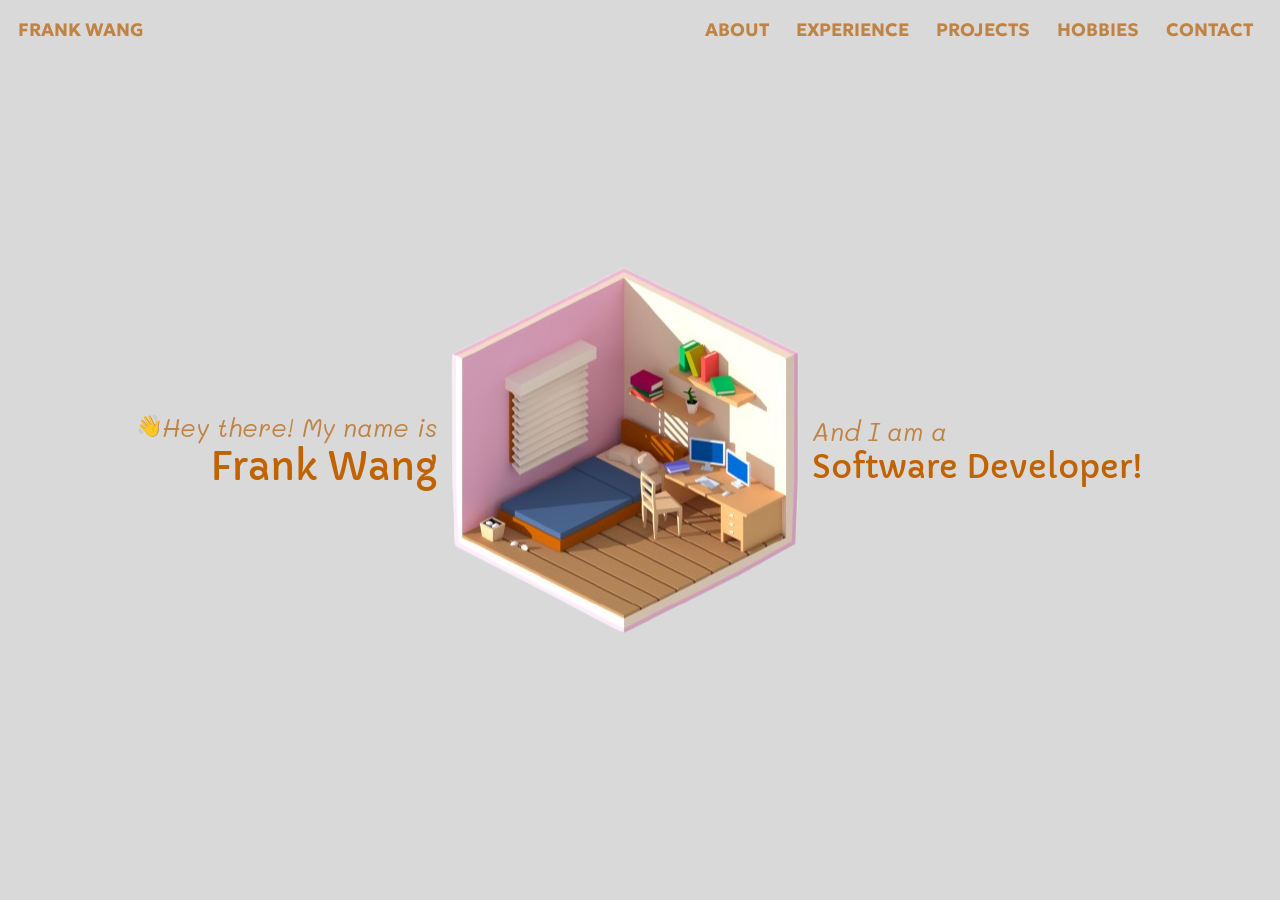
==== index.html @ 221e6c69 "feat: add assets and layout" ====
<!DOCTYPE html>
<html>
    <head>
        <title>Frank Wang - Software Developer</title>
        <link rel="stylesheet" href="css/style.css">
    </head>
    <body>
        <main class="snap-container">
            <section class="snap-section" id="landing">
                <header id="landing-header">
                    <p id="landing-name">FRANK WANG</p>
                    <nav id="landing-navbar">
                        <ul id="landing-list">
                            <li>ABOUT</li>
                            <li>EXPERIENCE</li>
                            <li>PROJECTS</li>
                            <li>HOBBIES</li>
                            <li>CONTACT</li>
                        </ul>
                    </nav>
                </header>
                <div id="landing-content">
                    <div id="left-text">
                        <div id="left-text-para">
                            <img id="hand-wave" src="assets/images/hand-wave.png">
                            <p class="landing-para">Hey there! My name is</p>
                        </div>
                        <h1 id="landing-heading-name">Frank Wang</h1>
                    </div>
                    <div id="animation-container">
                        <img id="animation" src="assets/images/bedroom-temp.png">
                    </div>
                    <div id="right-text">
                        <p class="landing-para">And I am a</p>
                        <h1 id="landing-heading-title">Software Developer!</h1>
                    </div>
                </div>
            </section>
            <section class="snap-section" id="about">
                TODO
            </section>
            <section class="snap-section" id="education">
                TODO
            </section>
            <section class="snap-section" id="work-experience">
                TODO
            </section>
        </main>
    </body>
</html>
---- css/style.css ----
html, body {
    height: 100%;
    margin: 0;
    scroll-behavior: smooth;
}

/* CLASS STYLING */

.snap-container {
    height: 100vh;
    overflow-y: scroll;
    scroll-snap-type: y mandatory;
}

.snap-section {
    height: 100vh;
    scroll-snap-align: start;
}

.landing-para {
    font-family: mali-italic;
    font-size: 2vw;
    margin: 0;
    color: #BF8445;
}

/* ID STYLING */

#landing {
    background-color: #d9d9d9;
    position: relative;
}

#landing-header {
    font-family: geologica-bold;
    color: #bf8445;
    font-size: 2vh;
    display: flex;
    justify-content: space-between;
}

#landing-navbar {
    float: right;
}

#landing-name {
    padding-left: 1em;
}

#landing-list {
    display: flex;
    padding-right: 1.5em;
    gap: 1.5em;
    list-style-type: none;
}

#landing-content {
    position: absolute;
    top: 50%;
    left: 50%;
    transform: translate(-50%, -50%);

    display: flex;
    justify-content: center;
    align-items: center;
    width: 100%;
}

#hand-wave {
    width: 2vw;
    height: 2vw;
}

#left-text {
    text-align: right;
}

#left-text-para {
    display: flex;
    align-items: center;
}

#landing-heading-name {
    font-family: capriola;
    font-size: 3vw;
    font-weight: 100;
    margin: 0;
    color: #c06300;
}

#animation-container {
    height: 50%;
}

#landing-heading-title {
    font-family: capriola;
    font-size: 2.5vw;
    font-weight: 100;
    margin: 0;
    color: #c06300;
}

/* Assets */
@font-face {
    font-family: geologica-bold;
    src: url(../assets/fonts/Geologica/Geologica-Bold.ttf);
}

@font-face {
    font-family: capriola;
    src: url(../assets/fonts/Capriola/Capriola-Regular.ttf);
}

@font-face {
    font-family: mali-italic;
    src: url(../assets/fonts/Mali/Mali-Italic.ttf);
}
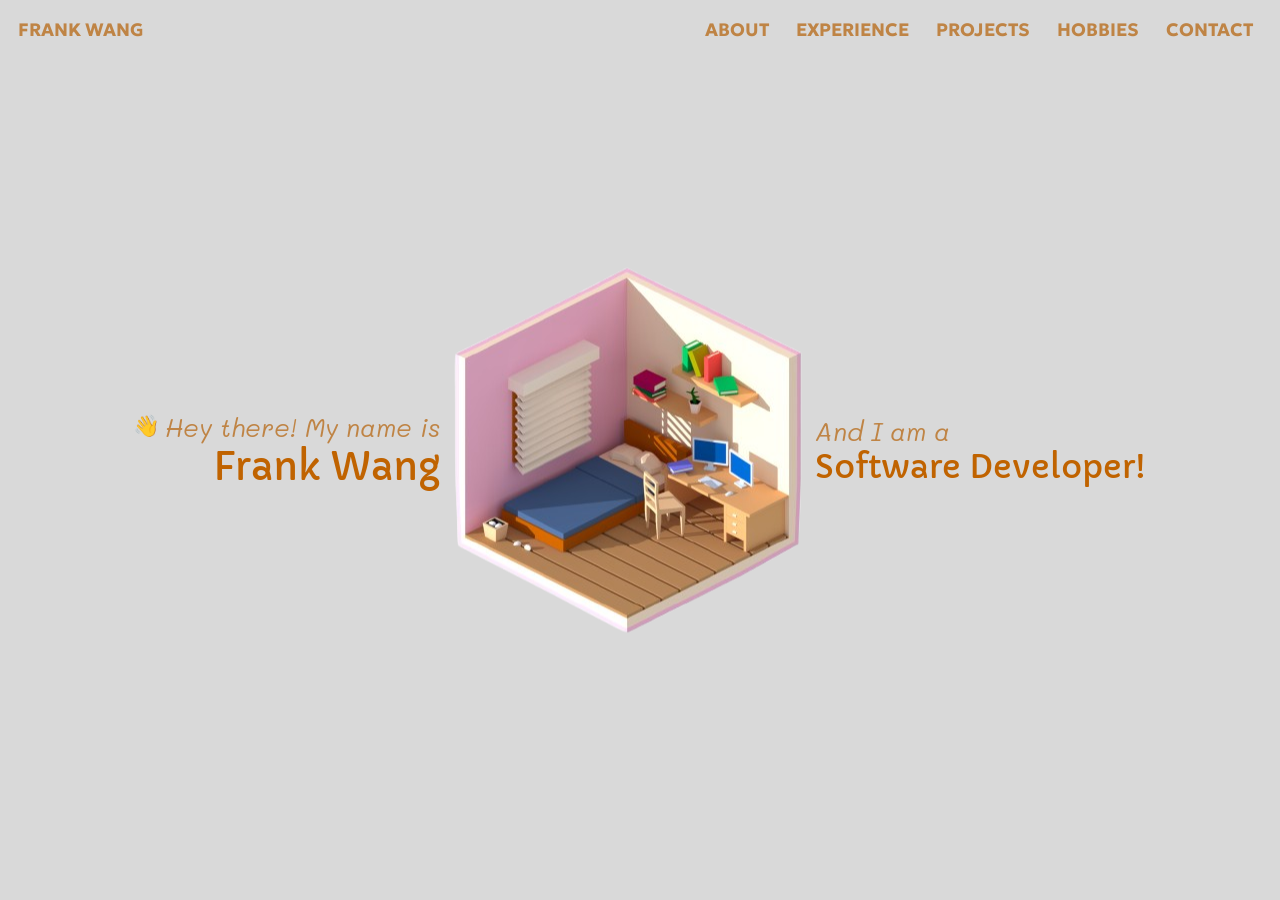
==== commit 57e8ddfb: "feat: refactoring and scrollbar improvements - removed scrollbar - refactored headings for landing p" ====
--- a/index.html
+++ b/index.html
@@ -25,14 +25,14 @@
                             <img id="hand-wave" src="assets/images/hand-wave.png">
                             <p class="landing-para">Hey there! My name is</p>
                         </div>
-                        <h1 id="landing-heading-name">Frank Wang</h1>
+                        <h1 class="landing-heading" id="landing-heading-name">Frank Wang</h1>
                     </div>
                     <div id="animation-container">
-                        <img id="animation" src="assets/images/bedroom-temp.png">
+                        <img src="assets/images/bedroom-temp.png">
                     </div>
                     <div id="right-text">
                         <p class="landing-para">And I am a</p>
-                        <h1 id="landing-heading-title">Software Developer!</h1>
+                        <h1 class="landing-heading" id="landing-heading-title">Software Developer!</h1>
                     </div>
                 </div>
             </section>
--- a/css/style.css
+++ b/css/style.css
@@ -9,7 +9,13 @@
 .snap-container {
     height: 100vh;
     overflow-y: scroll;
+    scrollbar-width: none;
+    -ms-overflow-style: none;
     scroll-snap-type: y mandatory;
+}
+
+.snap-container::-webkit-scrollbar {
+    display: none;
 }
 
 .snap-section {
@@ -22,6 +28,13 @@
     font-size: 2vw;
     margin: 0;
     color: #BF8445;
+}
+
+.landing-heading {
+    font-family: capriola;
+    font-weight: 100;
+    margin: 0;
+    color: #c06300;
 }
 
 /* ID STYLING */
@@ -69,6 +82,7 @@
 #hand-wave {
     width: 2vw;
     height: 2vw;
+    padding-right: 0.5vw;
 }
 
 #left-text {
@@ -81,23 +95,16 @@
 }
 
 #landing-heading-name {
-    font-family: capriola;
     font-size: 3vw;
-    font-weight: 100;
-    margin: 0;
-    color: #c06300;
-}
-
-#animation-container {
-    height: 50%;
 }
 
 #landing-heading-title {
     font-family: capriola;
     font-size: 2.5vw;
-    font-weight: 100;
-    margin: 0;
-    color: #c06300;
+}
+
+#animation-container {
+    height: 50%;
 }
 
 /* Assets */
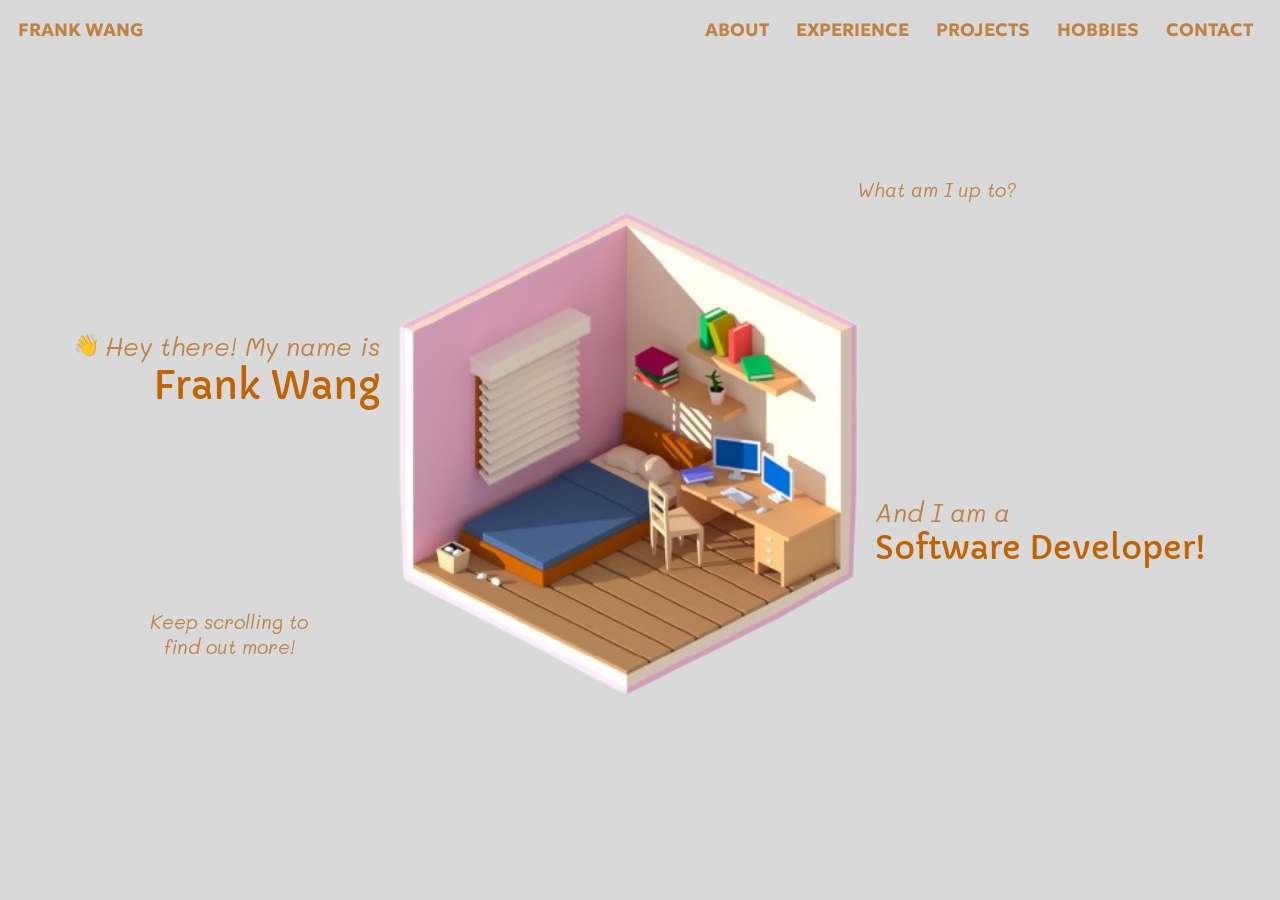
==== commit 4bd5f579: "feat: add up-to and scroll-hint text" ====
--- a/index.html
+++ b/index.html
@@ -26,9 +26,16 @@
                             <p class="landing-para">Hey there! My name is</p>
                         </div>
                         <h1 class="landing-heading" id="landing-heading-name">Frank Wang</h1>
+                        <div class="landing-para" id="scroll-hint">
+                            <p>Keep scrolling to<br>find out more!</p>
+                        </div>
                     </div>
                     <div id="animation-container">
-                        <img src="assets/images/bedroom-temp.png">
+                        <img id="animation" src="assets/images/bedroom-temp.png">
+                        <div>
+                            <p class="landing-para" id="up-to-text">What am I up to?</p>
+                        </div>
+                        <span class="arrow"></span>
                     </div>
                     <div id="right-text">
                         <p class="landing-para">And I am a</p>
--- a/css/style.css
+++ b/css/style.css
@@ -87,6 +87,13 @@
 
 #left-text {
     text-align: right;
+    align-self: center;
+    transform: translateY(-9vh);
+}
+
+#right-text {
+    align-self: center;
+    transform: translateY(9vh);
 }
 
 #left-text-para {
@@ -104,7 +111,34 @@
 }
 
 #animation-container {
-    height: 50%;
+    position: relative;
+    display: flex;
+    justify-content: center;
+    align-items: flex-start;
+}
+
+#animation {
+    height: 55vh;
+    width: auto;
+}
+
+#up-to-text {
+    position: absolute;
+    align-self: center;
+    text-align: justify;
+    top: -2vw;
+    right: -11vw;
+    font-size: 1.5vw;
+    white-space: nowrap;
+}
+
+#scroll-hint {
+    position: absolute;
+    font-size: 1.5vw;
+    text-align: center;
+    align-self: center;
+    left: 25%;
+    transform: translateY(20vh)
 }
 
 /* Assets */
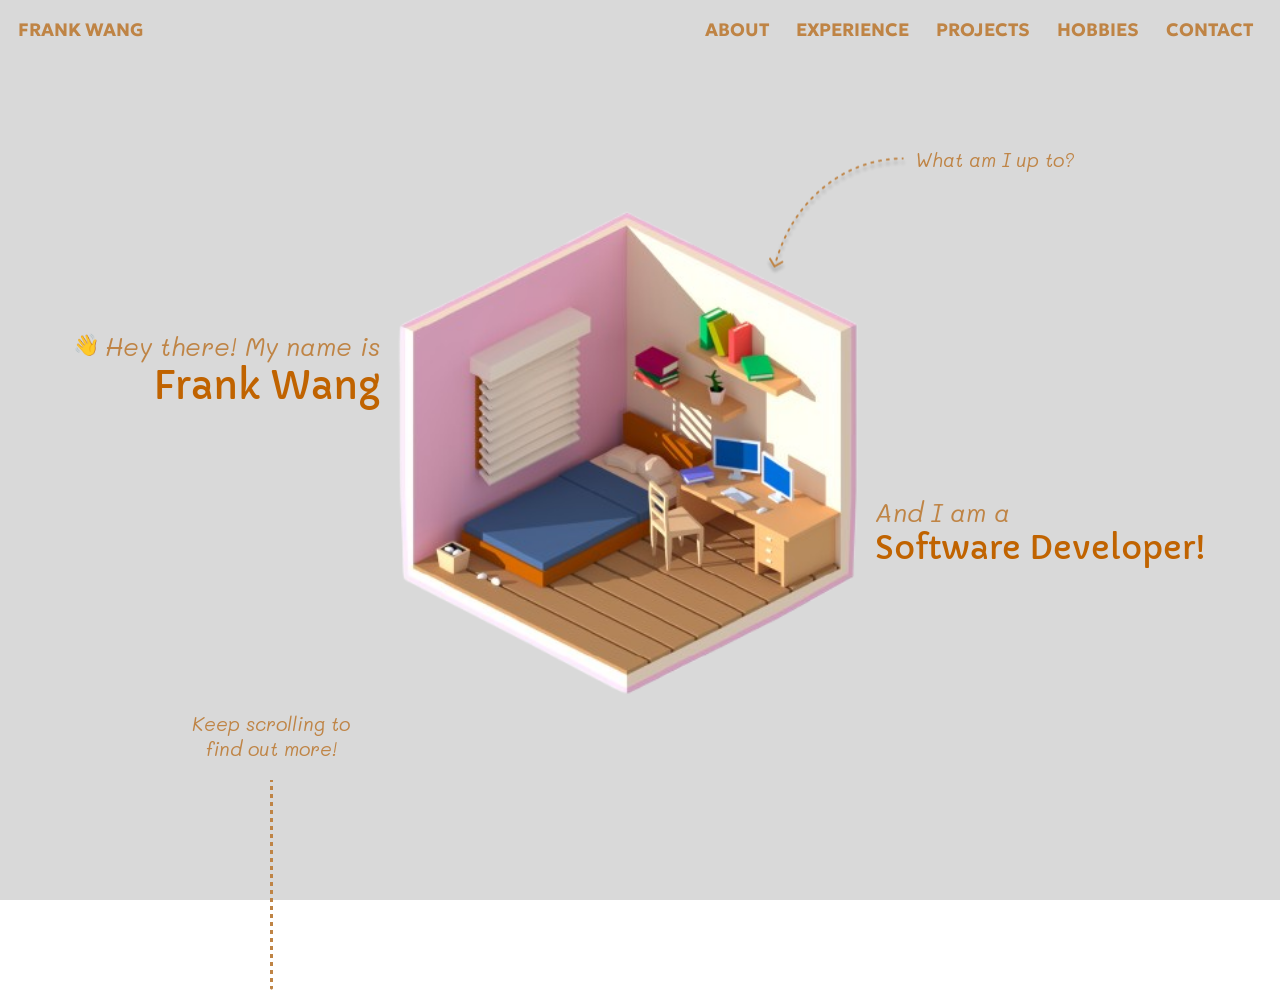
==== commit 1b5a4956: "feat: add arrow asset and styling" ====
--- a/index.html
+++ b/index.html
@@ -7,9 +7,9 @@
     <body>
         <main class="snap-container">
             <section class="snap-section" id="landing">
-                <header id="landing-header">
+                <header id="landing-nav-header">
                     <p id="landing-name">FRANK WANG</p>
-                    <nav id="landing-navbar">
+                    <nav id="landing-nav-bar">
                         <ul id="landing-list">
                             <li>ABOUT</li>
                             <li>EXPERIENCE</li>
@@ -26,21 +26,24 @@
                             <p class="landing-para">Hey there! My name is</p>
                         </div>
                         <h1 class="landing-heading" id="landing-heading-name">Frank Wang</h1>
-                        <div class="landing-para" id="scroll-hint">
-                            <p>Keep scrolling to<br>find out more!</p>
-                        </div>
                     </div>
                     <div id="animation-container">
                         <img id="animation" src="assets/images/bedroom-temp.png">
-                        <div>
+                        <div id="up-to-group">
+                            <img id="up-to-arrow" src="assets/images/up-to-arrow.png">
                             <p class="landing-para" id="up-to-text">What am I up to?</p>
-                        </div>
-                        <span class="arrow"></span>
+                        </div>                            
                     </div>
                     <div id="right-text">
                         <p class="landing-para">And I am a</p>
                         <h1 class="landing-heading" id="landing-heading-title">Software Developer!</h1>
                     </div>
+                </div>
+                <div id="keep-scrolling-group">
+                    <div class="landing-para" id="keep-scrolling-text">
+                        <p>Keep scrolling to<br>find out more!</p>
+                    </div>
+                    <img id="keep-scrolling-arrow" src="assets/images/keep-scrolling-arrow.png">
                 </div>
             </section>
             <section class="snap-section" id="about">
--- a/css/style.css
+++ b/css/style.css
@@ -3,8 +3,6 @@
     margin: 0;
     scroll-behavior: smooth;
 }
-
-/* CLASS STYLING */
 
 .snap-container {
     height: 100vh;
@@ -23,6 +21,8 @@
     scroll-snap-align: start;
 }
 
+/* LANDING SECTION CLASSES*/
+
 .landing-para {
     font-family: mali-italic;
     font-size: 2vw;
@@ -37,14 +37,13 @@
     color: #c06300;
 }
 
-/* ID STYLING */
+/* LANDING SECTION IDS */
 
 #landing {
     background-color: #d9d9d9;
-    position: relative;
 }
 
-#landing-header {
+#landing-nav-header {
     font-family: geologica-bold;
     color: #bf8445;
     font-size: 2vh;
@@ -52,7 +51,7 @@
     justify-content: space-between;
 }
 
-#landing-navbar {
+#landing-nav-bar {
     float: right;
 }
 
@@ -110,6 +109,20 @@
     font-size: 2.5vw;
 }
 
+#keep-scrolling-group {
+    position: absolute;
+    bottom: -10%;
+    left: 15%;
+    display: flex;
+    flex-direction: column;
+    align-items: center;
+}
+
+#keep-scrolling-text {
+    font-size: 1.5vw;
+    text-align: center;
+}
+
 #animation-container {
     position: relative;
     display: flex;
@@ -122,23 +135,22 @@
     width: auto;
 }
 
+#up-to-group {
+    position: absolute;
+    display: flex;
+    right: -15vw;
+    top: -5vh;
+}
+
 #up-to-text {
-    position: absolute;
-    align-self: center;
-    text-align: justify;
-    top: -2vw;
-    right: -11vw;
     font-size: 1.5vw;
     white-space: nowrap;
+    transform: translate(0.5vw, -0.8vw);
 }
 
-#scroll-hint {
-    position: absolute;
-    font-size: 1.5vw;
-    text-align: center;
-    align-self: center;
-    left: 25%;
-    transform: translateY(20vh)
+#up-to-arrow {
+   width: auto;
+   height: auto;
 }
 
 /* Assets */
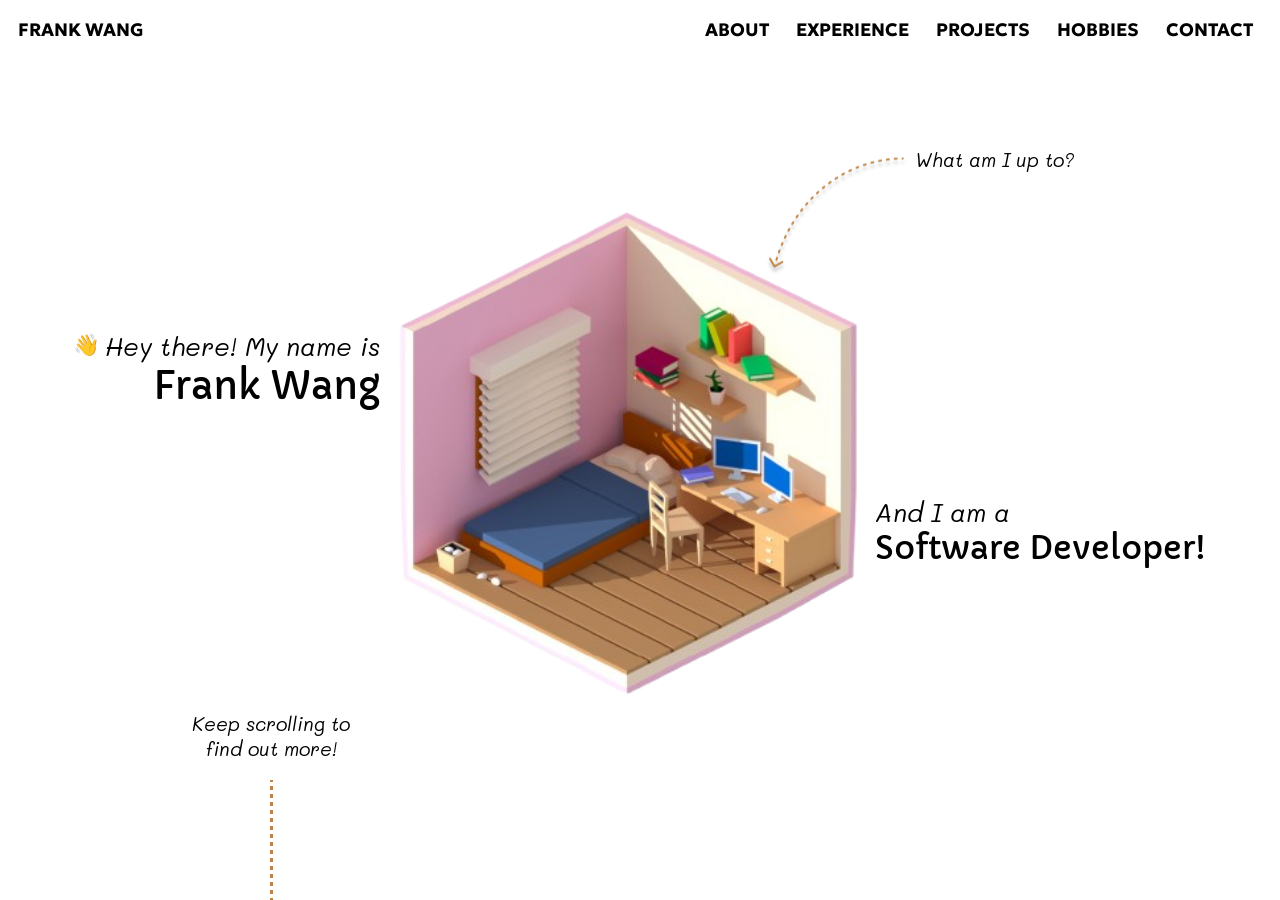
==== commit 988dd7c0: "feat: Add Weather API call to determine theme Details:  - Added call to Weather API to determine whe" ====
--- a/index.html
+++ b/index.html
@@ -3,19 +3,20 @@
     <head>
         <title>Frank Wang - Software Developer</title>
         <link rel="stylesheet" href="css/style.css">
+        <script type="module" src="js/theme_modifier.js" defer></script>
     </head>
     <body>
         <main class="snap-container">
             <section class="snap-section" id="landing">
                 <header id="landing-nav-header">
-                    <p id="landing-name">FRANK WANG</p>
+                    <p class="sub-text-color" id="landing-name">FRANK WANG</p>
                     <nav id="landing-nav-bar">
                         <ul id="landing-list">
-                            <li>ABOUT</li>
-                            <li>EXPERIENCE</li>
-                            <li>PROJECTS</li>
-                            <li>HOBBIES</li>
-                            <li>CONTACT</li>
+                            <li><a class="sub-text-color" href="#about">ABOUT</a></li>
+                            <li><a class="sub-text-color" href="#experience">EXPERIENCE</a></li>
+                            <li><a class="sub-text-color" href="#projects">PROJECTS</a></li>
+                            <li><a class="sub-text-color" href="#hobbies">HOBBIES</a></li>
+                            <li><a class="sub-text-color" href="#contact">CONTACT</a></li>
                         </ul>
                     </nav>
                 </header>
@@ -23,24 +24,24 @@
                     <div id="left-text">
                         <div id="left-text-para">
                             <img id="hand-wave" src="assets/images/hand-wave.png">
-                            <p class="landing-para">Hey there! My name is</p>
+                            <p class="landing-para sub-text-color">Hey there! My name is</p>
                         </div>
-                        <h1 class="landing-heading" id="landing-heading-name">Frank Wang</h1>
+                        <h1 class="landing-heading main-text-color" id="landing-heading-name">Frank Wang</h1>
                     </div>
                     <div id="animation-container">
                         <img id="animation" src="assets/images/bedroom-temp.png">
                         <div id="up-to-group">
                             <img id="up-to-arrow" src="assets/images/up-to-arrow.png">
-                            <p class="landing-para" id="up-to-text">What am I up to?</p>
+                            <p class="landing-para sub-text-color" id="up-to-text">What am I up to?</p>
                         </div>                            
                     </div>
                     <div id="right-text">
-                        <p class="landing-para">And I am a</p>
-                        <h1 class="landing-heading" id="landing-heading-title">Software Developer!</h1>
+                        <p class="landing-para sub-text-color">And I am a</p>
+                        <h1 class="landing-heading main-text-color" id="landing-heading-title">Software Developer!</h1>
                     </div>
                 </div>
                 <div id="keep-scrolling-group">
-                    <div class="landing-para" id="keep-scrolling-text">
+                    <div class="landing-para sub-text-color" id="keep-scrolling-text">
                         <p>Keep scrolling to<br>find out more!</p>
                     </div>
                     <img id="keep-scrolling-arrow" src="assets/images/keep-scrolling-arrow.png">
@@ -49,10 +50,16 @@
             <section class="snap-section" id="about">
                 TODO
             </section>
-            <section class="snap-section" id="education">
+            <section class="snap-section" id="experience">
                 TODO
             </section>
-            <section class="snap-section" id="work-experience">
+            <section class="snap-section" id="projects">
+                TODO
+            </section>
+            <section class="snap-section" id="hobbies">
+                TODO
+            </section>
+            <section class="snap-section" id="contact">
                 TODO
             </section>
         </main>
--- a/css/style.css
+++ b/css/style.css
@@ -2,6 +2,40 @@
     height: 100%;
     margin: 0;
     scroll-behavior: smooth;
+}
+
+body[data-theme="sunny"] {
+    --background-color: #f3efe8;
+    --main-text-color: #ac6416;
+    --sub-text-color: #bf8445;
+}
+
+body[data-theme="rainy"] {
+    --background-color: #515f7a;
+    --main-text-color: #8290ac;
+    --sub-text-color: #93b5c5;
+}
+
+body[data-theme="cloudy"] {
+    --background-color: #232630;
+    --main-text-color: #9ba4a4;
+    --sub-text-color: #969996;
+}
+
+body[data-theme="snowy"] {
+    --background-color: #ffffff;
+    --main-text-color: #9ba9d0;
+    --sub-text-color: #a3dfff;
+}
+
+body[data-theme="night"] {
+    --background-color: #080c0d;
+    --main-text-color: #8e74a5;
+    --sub-text-color: #654368;
+}
+
+a:link, a:visited, a:hover, a:active {
+    text-decoration: none;
 }
 
 .snap-container {
@@ -19,6 +53,15 @@
 .snap-section {
     height: 100vh;
     scroll-snap-align: start;
+    background-color: var(--background-color);
+}
+
+.main-text-color {
+    color: var(--main-text-color);
+}
+
+.sub-text-color {
+    color: var(--sub-text-color);
 }
 
 /* LANDING SECTION CLASSES*/
@@ -27,25 +70,22 @@
     font-family: mali-italic;
     font-size: 2vw;
     margin: 0;
-    color: #BF8445;
 }
 
 .landing-heading {
     font-family: capriola;
     font-weight: 100;
     margin: 0;
-    color: #c06300;
 }
 
 /* LANDING SECTION IDS */
 
 #landing {
-    background-color: #d9d9d9;
+    position: relative;
 }
 
 #landing-nav-header {
     font-family: geologica-bold;
-    color: #bf8445;
     font-size: 2vh;
     display: flex;
     justify-content: space-between;
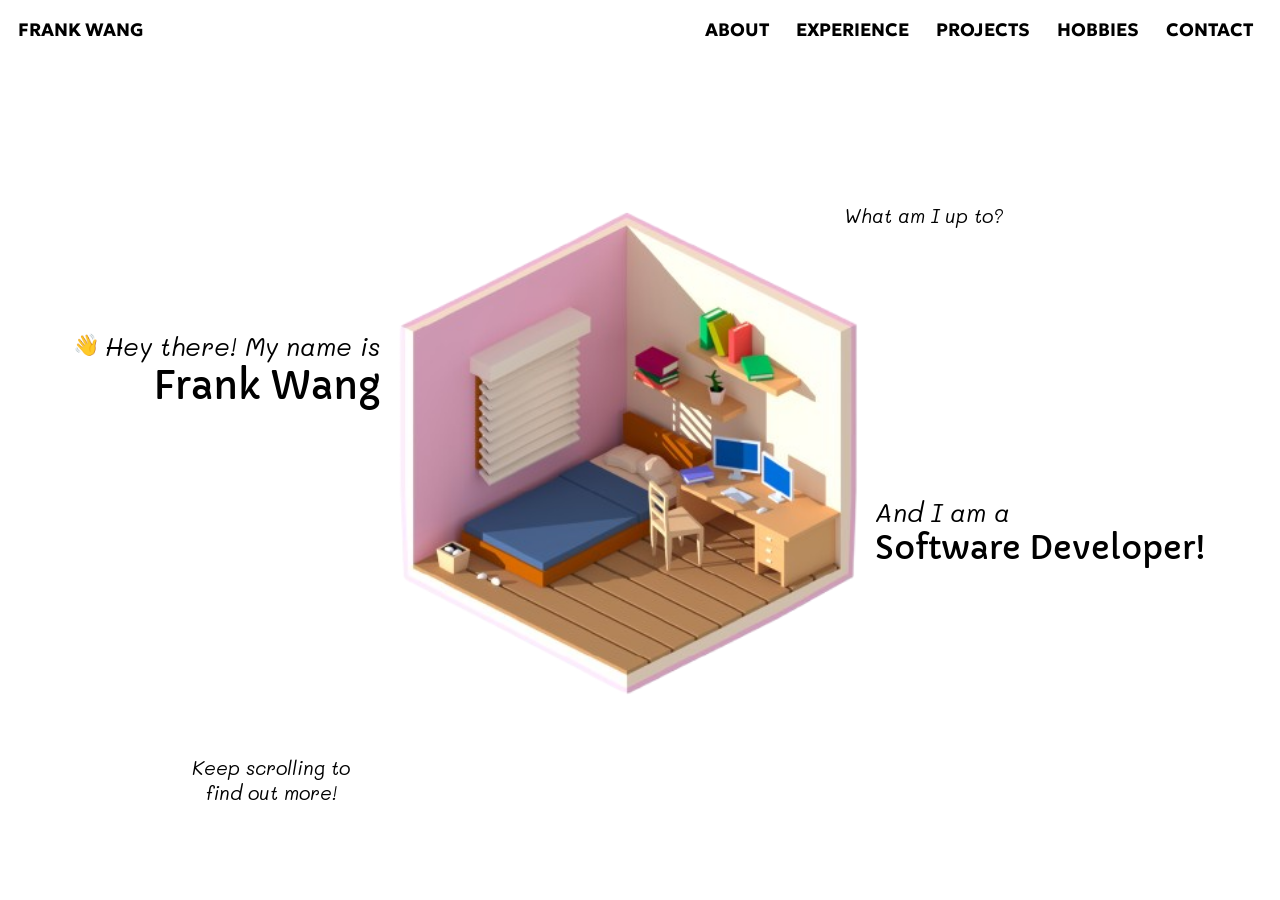
==== commit 240cf7aa: "fix: replace static images" ====
--- a/index.html
+++ b/index.html
@@ -30,10 +30,7 @@
                     </div>
                     <div id="animation-container">
                         <img id="animation" src="assets/images/bedroom-temp.png">
-                        <div id="up-to-group">
-                            <img id="up-to-arrow" src="assets/images/up-to-arrow.png">
-                            <p class="landing-para sub-text-color" id="up-to-text">What am I up to?</p>
-                        </div>                            
+                        <p class="landing-para sub-text-color" id="up-to-text">What am I up to?</p>                   
                     </div>
                     <div id="right-text">
                         <p class="landing-para sub-text-color">And I am a</p>
@@ -44,7 +41,7 @@
                     <div class="landing-para sub-text-color" id="keep-scrolling-text">
                         <p>Keep scrolling to<br>find out more!</p>
                     </div>
-                    <img id="keep-scrolling-arrow" src="assets/images/keep-scrolling-arrow.png">
+                    <div id="keep-scrolling-arrow"></div>
                 </div>
             </section>
             <section class="snap-section" id="about">
--- a/css/style.css
+++ b/css/style.css
@@ -151,7 +151,7 @@
 
 #keep-scrolling-group {
     position: absolute;
-    bottom: -10%;
+    bottom: -20%;
     left: 15%;
     display: flex;
     flex-direction: column;
@@ -163,6 +163,11 @@
     text-align: center;
 }
 
+#keep-scrolling-arrow {
+    border-left: 0.25vw dotted var(--sub-text-color);
+    height: 20vw;
+}
+
 #animation-container {
     position: relative;
     display: flex;
@@ -175,22 +180,13 @@
     width: auto;
 }
 
-#up-to-group {
+#up-to-text {
     position: absolute;
     display: flex;
-    right: -15vw;
-    top: -5vh;
-}
-
-#up-to-text {
+    right: -10vw;
+    top: 0vh;
     font-size: 1.5vw;
     white-space: nowrap;
-    transform: translate(0.5vw, -0.8vw);
-}
-
-#up-to-arrow {
-   width: auto;
-   height: auto;
 }
 
 /* Assets */
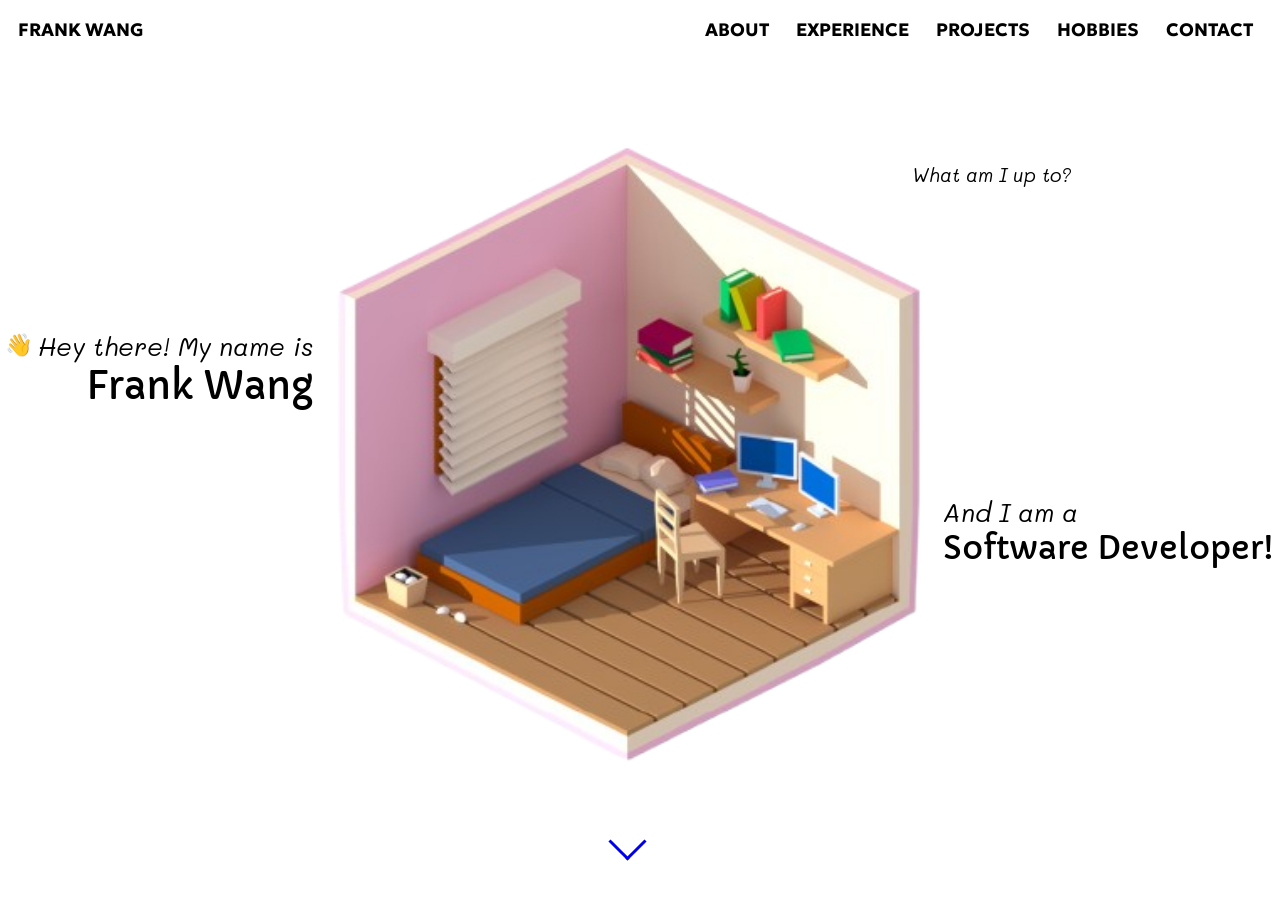
==== commit 38b9b33b: "feat: add carousel" ====
--- a/index.html
+++ b/index.html
@@ -4,6 +4,7 @@
         <title>Frank Wang - Software Developer</title>
         <link rel="stylesheet" href="css/style.css">
         <script type="module" src="js/theme_modifier.js" defer></script>
+        <script src="js/ui/carousel_controller.js" defer></script>
     </head>
     <body>
         <main class="snap-container">
@@ -30,34 +31,62 @@
                     </div>
                     <div id="animation-container">
                         <img id="animation" src="assets/images/bedroom-temp.png">
-                        <p class="landing-para sub-text-color" id="up-to-text">What am I up to?</p>                   
+                        <p class="landing-para sub-text-color" id="up-to-text">What am I up to?</p>  
+                        <a id="keep-scrolling-arrow-container" href="#about"><div class="arrow" id="keep-scrolling-arrow"></div></a>
                     </div>
                     <div id="right-text">
                         <p class="landing-para sub-text-color">And I am a</p>
                         <h1 class="landing-heading main-text-color" id="landing-heading-title">Software Developer!</h1>
                     </div>
                 </div>
-                <div id="keep-scrolling-group">
-                    <div class="landing-para sub-text-color" id="keep-scrolling-text">
-                        <p>Keep scrolling to<br>find out more!</p>
-                    </div>
-                    <div id="keep-scrolling-arrow"></div>
+            </section>
+            <section class="snap-section" id="carousel">
+                <div id="prev-button-container">
+                    <button class="arrow" id="carousel-prev-button"></button>
                 </div>
-            </section>
-            <section class="snap-section" id="about">
-                TODO
-            </section>
-            <section class="snap-section" id="experience">
-                TODO
-            </section>
-            <section class="snap-section" id="projects">
-                TODO
-            </section>
-            <section class="snap-section" id="hobbies">
-                TODO
-            </section>
-            <section class="snap-section" id="contact">
-                TODO
+                <div id="carousel-viewport">
+                    <ul id="carousel-wrapper">
+                        <li class="carousel-item" id="about">
+                            <div id="about-container">
+                                <div id="profile-photo-container">
+                                    <img id="profile-photo" src="assets/images/profile.JPG">
+                                </div>
+                                <div>
+                                    <h1 class="main-text-color">ABOUT ME</h1>
+                                    <p class="sub-text-color" id="about-me-body">
+                                        I am a <strong>full-stack software developer</strong> currently based in <strong>Vancouver, BC</strong> with <strong>3+ years of experience</strong> building secure and scalable applications across web and mobile. I've gained experience across the tech stack, working on firmware modems and embedded systems at Sierra Wireless to delivering large-scale full-stack authentication and shopping platforms at Amazon. I love tackling complex problems, and designing creative solutions that work! Even when I'm not coding, I'm often building games, exploring new tech, or tinkering with side projects and hobbies that challenge me to learn something new!
+                                    </p>
+                                </div>
+                            </div>
+                        </li>
+                        <li class="carousel-item" id="experience">
+                            <h1 class="main-text-color">EXPERIENCE</h1>
+                        </li>
+                        <li class="carousel-item" id="projects">
+                            <h1 class="main-text-color">PROJECTS</h1>
+                        </li>
+                        <li class="carousel-item" id="hobbies">
+                            <h1 class="main-text-color">HOBBIES</h1>
+                        </li>
+                        <li class="carousel-item" id="contact">
+                            <h1 class="main-text-color">CONTACT</h1>
+                            <ul id="contact-list">
+                                <li id="email">
+                                    <p class="sub-text-color">fwang1188@gmail.com</p>
+                                </li>
+                                <li id="linkedin">
+                                    <p class="sub-text-color">linkedin.com/in/frank-wang-1a5988170/</p>
+                                </li>
+                                <li id="github">
+                                    <p class="sub-text-color">github.com/fwang2000/</p>
+                                </li>
+                            </ul>
+                        </li>
+                    </ul>
+                </div>
+                <div id="next-button-container">
+                    <button class="arrow" id="carousel-next-button"></button>
+                </div>
             </section>
         </main>
     </body>
--- a/css/style.css
+++ b/css/style.css
@@ -36,6 +36,14 @@
 
 a:link, a:visited, a:hover, a:active {
     text-decoration: none;
+}
+
+h1 {
+    font-family: capriola;
+}
+
+p {
+    font-family: mali-italic;
 }
 
 .snap-container {
@@ -64,10 +72,19 @@
     color: var(--sub-text-color);
 }
 
+.arrow {
+    box-sizing: border-box;
+    height: 3vh;
+    width: 3vh;
+    border-style: solid;
+    border-color: var(--sub-text-color);
+    transform: rotate(45deg);
+    transition: border-width 150ms ease-in-out;
+}
+
 /* LANDING SECTION CLASSES*/
 
 .landing-para {
-    font-family: mali-italic;
     font-size: 2vw;
     margin: 0;
 }
@@ -96,6 +113,7 @@
 }
 
 #landing-name {
+    font-family: geologica-bold;
     padding-left: 1em;
 }
 
@@ -149,23 +167,17 @@
     font-size: 2.5vw;
 }
 
-#keep-scrolling-group {
+#keep-scrolling-arrow-container {
     position: absolute;
-    bottom: -20%;
-    left: 15%;
-    display: flex;
-    flex-direction: column;
-    align-items: center;
-}
-
-#keep-scrolling-text {
-    font-size: 1.5vw;
-    text-align: center;
+    bottom: -10vh;
 }
 
 #keep-scrolling-arrow {
-    border-left: 0.25vw dotted var(--sub-text-color);
-    height: 20vw;
+    border-width: 0 0.4vh 0.4vh 0;
+}
+
+#keep-scrolling-arrow:hover {
+    border-width: 0vh 0.6vh 0.6vh 0;
 }
 
 #animation-container {
@@ -176,7 +188,7 @@
 }
 
 #animation {
-    height: 55vh;
+    height: 70vh;
     width: auto;
 }
 
@@ -184,9 +196,108 @@
     position: absolute;
     display: flex;
     right: -10vw;
-    top: 0vh;
+    top: 3vh;
     font-size: 1.5vw;
     white-space: nowrap;
+}
+
+/* CAROUSEL SECTION CLASSES */
+
+.carousel-item {
+    scroll-snap-align: center;
+    flex: 0 0 100%;
+
+    display: flex;
+    justify-content: center;
+}
+
+/* CAROUSEL SECTION IDS */
+
+#carousel {
+    display: flex;
+    align-items: center;
+    width: 100%;
+}
+
+#carousel-viewport {
+    overflow-x: scroll;
+    scroll-snap-type: x mandatory;
+    scrollbar-width: none;
+    flex: 1;
+}
+
+#carousel-wrapper {
+    display: flex;
+    margin: 0;
+    padding: 0;
+
+    list-style: none;
+    transition: transform 0.5s ease;
+}
+
+#prev-button-container {
+    display: flex;
+    align-items: center;
+    padding-left: 2vw;
+}
+
+#carousel-prev-button {
+    background: none;
+    border-width: 0 0 0.4vh 0.4vh;
+}
+
+#carousel-prev-button:hover {
+    border-width: 0 0 0.6vh 0.6vh;
+}
+
+#next-button-container {
+    display: flex;
+    align-items: center;
+    padding-right: 2vw;
+}
+
+#carousel-next-button {
+    background: none;
+    border-width: 0.4vh 0.4vh 0 0;
+}
+
+#carousel-next-button:hover {
+    border-width: 0.6vh 0.6vh 0 0;
+}
+
+/* ABOUT SECTION IDS */
+
+#about-container {
+    display: grid;
+    grid-template-columns: 1fr 1fr;
+    align-items: center;
+    justify-items: center;
+}
+
+#profile-photo-container {
+    position: relative;
+    width: fit-content;
+}
+
+#profile-photo-container::before {
+    content: "";
+    position: absolute;
+
+    width: 60vh;
+    height: 60vh;
+    border-radius: 50%;
+
+    background-color: var(--sub-text-color);
+
+    left: -15%;
+    
+    z-index: 0; 
+}
+
+#profile-photo {
+    height: 60vh;
+    width: auto;
+    clip-path: circle(50%);
 }
 
 /* Assets */
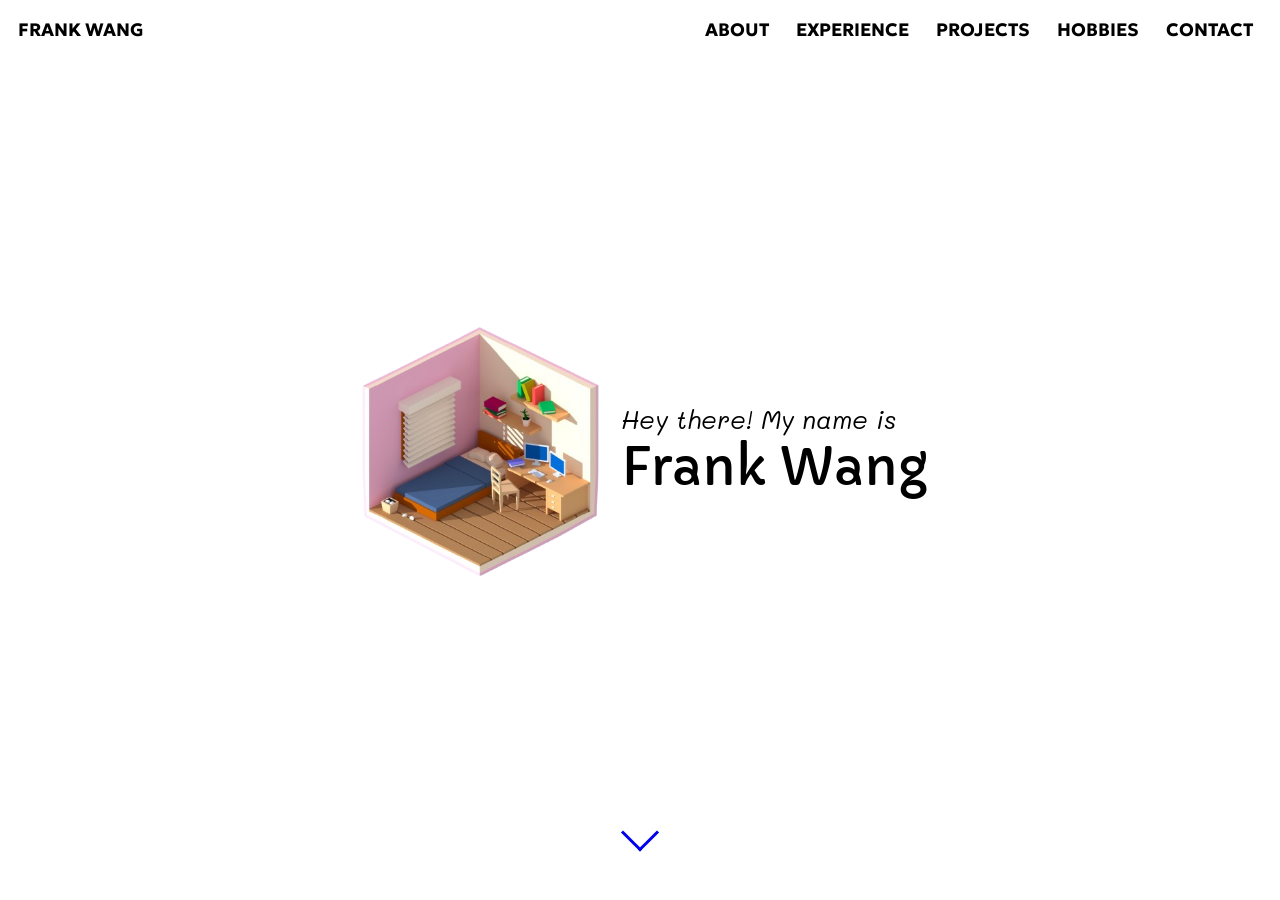
==== commit 213db0df: "feat: Refactor pages and build Experience Slide" ====
--- a/index.html
+++ b/index.html
@@ -1,93 +1,33 @@
-<!DOCTYPE html>
-<html>
-    <head>
-        <title>Frank Wang - Software Developer</title>
-        <link rel="stylesheet" href="css/style.css">
-        <script type="module" src="js/theme_modifier.js" defer></script>
-        <script src="js/ui/carousel_controller.js" defer></script>
-    </head>
-    <body>
-        <main class="snap-container">
-            <section class="snap-section" id="landing">
-                <header id="landing-nav-header">
-                    <p class="sub-text-color" id="landing-name">FRANK WANG</p>
-                    <nav id="landing-nav-bar">
-                        <ul id="landing-list">
-                            <li><a class="sub-text-color" href="#about">ABOUT</a></li>
-                            <li><a class="sub-text-color" href="#experience">EXPERIENCE</a></li>
-                            <li><a class="sub-text-color" href="#projects">PROJECTS</a></li>
-                            <li><a class="sub-text-color" href="#hobbies">HOBBIES</a></li>
-                            <li><a class="sub-text-color" href="#contact">CONTACT</a></li>
-                        </ul>
-                    </nav>
-                </header>
-                <div id="landing-content">
-                    <div id="left-text">
-                        <div id="left-text-para">
-                            <img id="hand-wave" src="assets/images/hand-wave.png">
-                            <p class="landing-para sub-text-color">Hey there! My name is</p>
-                        </div>
-                        <h1 class="landing-heading main-text-color" id="landing-heading-name">Frank Wang</h1>
-                    </div>
-                    <div id="animation-container">
-                        <img id="animation" src="assets/images/bedroom-temp.png">
-                        <p class="landing-para sub-text-color" id="up-to-text">What am I up to?</p>  
-                        <a id="keep-scrolling-arrow-container" href="#about"><div class="arrow" id="keep-scrolling-arrow"></div></a>
-                    </div>
-                    <div id="right-text">
-                        <p class="landing-para sub-text-color">And I am a</p>
-                        <h1 class="landing-heading main-text-color" id="landing-heading-title">Software Developer!</h1>
-                    </div>
-                </div>
-            </section>
-            <section class="snap-section" id="carousel">
-                <div id="prev-button-container">
-                    <button class="arrow" id="carousel-prev-button"></button>
-                </div>
-                <div id="carousel-viewport">
-                    <ul id="carousel-wrapper">
-                        <li class="carousel-item" id="about">
-                            <div id="about-container">
-                                <div id="profile-photo-container">
-                                    <img id="profile-photo" src="assets/images/profile.JPG">
-                                </div>
-                                <div>
-                                    <h1 class="main-text-color">ABOUT ME</h1>
-                                    <p class="sub-text-color" id="about-me-body">
-                                        I am a <strong>full-stack software developer</strong> currently based in <strong>Vancouver, BC</strong> with <strong>3+ years of experience</strong> building secure and scalable applications across web and mobile. I've gained experience across the tech stack, working on firmware modems and embedded systems at Sierra Wireless to delivering large-scale full-stack authentication and shopping platforms at Amazon. I love tackling complex problems, and designing creative solutions that work! Even when I'm not coding, I'm often building games, exploring new tech, or tinkering with side projects and hobbies that challenge me to learn something new!
-                                    </p>
-                                </div>
-                            </div>
-                        </li>
-                        <li class="carousel-item" id="experience">
-                            <h1 class="main-text-color">EXPERIENCE</h1>
-                        </li>
-                        <li class="carousel-item" id="projects">
-                            <h1 class="main-text-color">PROJECTS</h1>
-                        </li>
-                        <li class="carousel-item" id="hobbies">
-                            <h1 class="main-text-color">HOBBIES</h1>
-                        </li>
-                        <li class="carousel-item" id="contact">
-                            <h1 class="main-text-color">CONTACT</h1>
-                            <ul id="contact-list">
-                                <li id="email">
-                                    <p class="sub-text-color">fwang1188@gmail.com</p>
-                                </li>
-                                <li id="linkedin">
-                                    <p class="sub-text-color">linkedin.com/in/frank-wang-1a5988170/</p>
-                                </li>
-                                <li id="github">
-                                    <p class="sub-text-color">github.com/fwang2000/</p>
-                                </li>
-                            </ul>
-                        </li>
-                    </ul>
-                </div>
-                <div id="next-button-container">
-                    <button class="arrow" id="carousel-next-button"></button>
-                </div>
-            </section>
-        </main>
-    </body>
+<!DOCTYPE html>
+<html>
+    <head>
+        <meta charset="utf-8">
+        <title>Frank Wang - Software Developer</title>
+        <link rel="stylesheet" href="css/base.css">
+        <link rel="stylesheet" href="css/landing.css">
+        <link rel="stylesheet" href="css/carousel.css">
+        <link rel="stylesheet" href="css/about.css">
+        <link rel="stylesheet" href="css/experience.css">
+        <link rel="stylesheet" href="css/projects.css">
+        <link rel="stylesheet" href="css/hobbies.css">
+        <link rel="stylesheet" href="css/contact.css">
+        <script type="module" src="js/theme_modifier.js"></script>
+        <script type="module" src="js/section_loader.js"></script>
+    </head>
+    <body>
+        <main class="snap-container">
+            <section class="snap-section" id="landing"></section>
+            <section class="snap-section" id="carousel">
+                <div id="prev-button-container">
+                    <button class="arrow" id="carousel-prev-button"></button>
+                </div>
+                <div id="carousel-viewport">
+                    <ul id="carousel-wrapper"></ul>
+                </div>
+                <div id="next-button-container">
+                    <button class="arrow" id="carousel-next-button"></button>
+                </div>
+            </section>
+        </main>
+    </body>
 </html>
--- a/css/base.css
+++ b/css/base.css
@@ -0,0 +1,102 @@
+/* Global resets, theme variables, shared element/utility styles, fonts. */
+
+html, body {
+    height: 100%;
+    margin: 0;
+    scroll-behavior: smooth;
+}
+
+body[data-theme="sunny"] {
+    --background-color: #FFF7D6;
+    --main-text-color: #172B4D;
+    --sub-text-color: #53657A;
+}
+
+body[data-theme="rainy"] {
+    --background-color: #DCE8F0;
+    --main-text-color: #162B3A;
+    --sub-text-color: #526A78;
+}
+
+body[data-theme="cloudy"] {
+    --background-color: #EAF0F4;
+    --main-text-color: #1E2A35;
+    --sub-text-color: #52616D;
+}
+
+body[data-theme="snowy"] {
+    --background-color: #F3F7FA;
+    --main-text-color: #1D3040;
+    --sub-text-color: #536775;
+}
+
+body[data-theme="night"] {
+    --background-color: #172033;
+    --main-text-color: #F4F7FA;
+    --sub-text-color: #B7C3D0;
+}
+
+a:link, a:visited, a:hover, a:active {
+    text-decoration: none;
+}
+
+h1 {
+    font-family: capriola;
+}
+
+p {
+    font-family: mali-italic;
+}
+
+.snap-container {
+    height: 100vh;
+    overflow-y: scroll;
+    scrollbar-width: none;
+    -ms-overflow-style: none;
+    scroll-snap-type: y mandatory;
+    scroll-behavior: smooth;
+}
+
+.snap-container::-webkit-scrollbar {
+    display: none;
+}
+
+.snap-section {
+    height: 100vh;
+    scroll-snap-align: start;
+    background-color: var(--background-color);
+}
+
+.main-text-color {
+    color: var(--main-text-color);
+}
+
+.sub-text-color {
+    color: var(--sub-text-color);
+}
+
+.arrow {
+    box-sizing: border-box;
+    height: 3vh;
+    width: 3vh;
+    border-style: solid;
+    border-color: var(--sub-text-color);
+    transform: rotate(45deg);
+    transition: border-width 150ms ease-in-out;
+}
+
+/* Assets */
+@font-face {
+    font-family: geologica-bold;
+    src: url(../assets/fonts/Geologica/Geologica-Bold.ttf);
+}
+
+@font-face {
+    font-family: capriola;
+    src: url(../assets/fonts/Capriola/Capriola-Regular.ttf);
+}
+
+@font-face {
+    font-family: mali-italic;
+    src: url(../assets/fonts/Mali/Mali-Italic.ttf);
+}
--- a/css/landing.css
+++ b/css/landing.css
@@ -0,0 +1,108 @@
+/* Landing section: nav header, hero (image + name), scroll-down arrow. */
+
+/* Classes */
+
+.landing-para {
+    font-size: 2vw;
+    margin: 0;
+}
+
+.landing-heading {
+    font-family: capriola;
+    font-weight: 100;
+    margin: 0;
+}
+
+/* IDs */
+
+#landing {
+    position: relative;
+}
+
+#landing-nav-header {
+    font-family: geologica-bold;
+    font-size: 2vh;
+    display: flex;
+    justify-content: space-between;
+}
+
+#landing-nav-bar {
+    float: right;
+}
+
+#landing-name {
+    font-family: geologica-bold;
+    padding-left: 1em;
+}
+
+#landing-list {
+    display: flex;
+    padding-right: 1.5em;
+    gap: 1.5em;
+    list-style-type: none;
+}
+
+#landing-content {
+    position: absolute;
+    top: 50%;
+    left: 50%;
+    transform: translate(-50%, -50%);
+
+    display: flex;
+    justify-content: center;
+    align-items: center;
+    gap: 1vw;
+    width: 100%;
+}
+
+#hand-wave {
+    width: 2vw;
+    height: 2vw;
+    padding-right: 0.5vw;
+}
+
+#landing-text {
+    text-align: left;
+    align-self: center;
+}
+
+#left-text-para {
+    display: flex;
+    align-items: center;
+}
+
+#landing-heading-name {
+    font-size: 4vw;
+}
+
+#landing-heading-title {
+    font-family: capriola;
+    font-size: 2.5vw;
+}
+
+#keep-scrolling-arrow-container {
+    position: absolute;
+    bottom: 6vh;
+    left: 50%;
+    transform: translateX(-50%);
+}
+
+#keep-scrolling-arrow {
+    border-width: 0 0.4vh 0.4vh 0;
+}
+
+#keep-scrolling-arrow:hover {
+    border-width: 0vh 0.6vh 0.6vh 0;
+}
+
+#animation-container {
+    position: relative;
+    display: flex;
+    justify-content: center;
+    align-items: flex-start;
+}
+
+#animation {
+    height: 20vw;
+    width: auto;
+}
--- a/css/carousel.css
+++ b/css/carousel.css
@@ -0,0 +1,65 @@
+/* Carousel container: viewport, wrapper, prev/next buttons, slide items. */
+
+/* Classes */
+
+.carousel-item {
+    scroll-snap-align: center;
+    flex: 0 0 100%;
+
+    display: flex;
+    justify-content: center;
+}
+
+/* IDs */
+
+#carousel {
+    display: flex;
+    align-items: center;
+    width: 100%;
+}
+
+#carousel-viewport {
+    overflow-x: scroll;
+    scroll-snap-type: x mandatory;
+    scrollbar-width: none;
+    flex: 1;
+}
+
+#carousel-wrapper {
+    display: flex;
+    margin: 0;
+    padding: 0;
+
+    list-style: none;
+    transition: transform 0.5s ease;
+}
+
+#prev-button-container {
+    display: flex;
+    align-items: center;
+    padding-left: 2vw;
+}
+
+#carousel-prev-button {
+    background: none;
+    border-width: 0 0 0.4vh 0.4vh;
+}
+
+#carousel-prev-button:hover {
+    border-width: 0 0 0.6vh 0.6vh;
+}
+
+#next-button-container {
+    display: flex;
+    align-items: center;
+    padding-right: 2vw;
+}
+
+#carousel-next-button {
+    background: none;
+    border-width: 0.4vh 0.4vh 0 0;
+}
+
+#carousel-next-button:hover {
+    border-width: 0.6vh 0.6vh 0 0;
+}
--- a/css/about.css
+++ b/css/about.css
@@ -0,0 +1,34 @@
+/* About slide: two-column layout with haloed profile photo. */
+
+#about-container {
+    display: grid;
+    grid-template-columns: 1fr 1fr;
+    align-items: center;
+    justify-items: center;
+}
+
+#profile-photo-container {
+    position: relative;
+    width: fit-content;
+}
+
+#profile-photo-container::before {
+    content: "";
+    position: absolute;
+
+    width: 60vh;
+    height: 60vh;
+    border-radius: 50%;
+
+    background-color: var(--sub-text-color);
+
+    left: -15%;
+
+    z-index: 0;
+}
+
+#profile-photo {
+    height: 60vh;
+    width: auto;
+    clip-path: circle(50%);
+}
--- a/css/experience.css
+++ b/css/experience.css
@@ -0,0 +1,160 @@
+/* Experience slide: horizontal, scroll-driven timeline with faded edges. */
+
+.experience-content {
+    align-self: center;
+    width: 90vw;
+    max-width: 80rem;
+    margin: 0 auto;
+    padding: 0 2rem;
+    text-align: center;
+}
+
+.experience-content h1 {
+    margin-bottom: 2.5rem;
+}
+
+.timeline-scroll {
+    --fade-l: 0px;
+    --fade-r: 0px;
+    overflow-x: auto;
+    overflow-y: hidden;
+    padding-bottom: 1rem;
+    scrollbar-width: thin;
+    scrollbar-color: var(--sub-text-color) transparent;
+    -webkit-mask-image: linear-gradient(to right, transparent 0, #000 var(--fade-l), #000 calc(100% - var(--fade-r)), transparent 100%);
+            mask-image: linear-gradient(to right, transparent 0, #000 var(--fade-l), #000 calc(100% - var(--fade-r)), transparent 100%);
+}
+
+.timeline-scroll::-webkit-scrollbar {
+    height: 8px;
+}
+
+.timeline-scroll::-webkit-scrollbar-track {
+    background: transparent;
+}
+
+.timeline-scroll::-webkit-scrollbar-thumb {
+    background: var(--sub-text-color);
+    border-radius: 4px;
+}
+
+.timeline {
+    position: relative;
+    display: flex;
+    width: max-content;
+    margin: 0;
+    padding: 0;
+    list-style: none;
+}
+
+.timeline::before {
+    content: "";
+    position: absolute;
+    top: calc(2.75rem - 1px);
+    left: 0;
+    width: 100%;
+    height: 2px;
+    background: var(--sub-text-color);
+    opacity: 0.35;
+    z-index: 0;
+}
+
+.timeline-item {
+    flex: 0 0 clamp(13rem, 22vw, 18rem);
+    display: grid;
+    grid-template-rows: 2rem 1.5rem auto;
+    justify-items: center;
+    align-content: start;
+    text-align: center;
+    padding: 0 0.75rem;
+}
+
+.timeline-date {
+    font-family: geologica-bold;
+    font-size: 0.95rem;
+}
+
+.timeline-dot {
+    align-self: center;
+    width: 0.9rem;
+    height: 0.9rem;
+    background: var(--main-text-color);
+    border: 3px solid var(--background-color);
+    border-radius: 50%;
+    z-index: 1;
+}
+
+.timeline-title {
+    font-family: capriola;
+    font-size: 1.1rem;
+    margin: 0.5rem 0 0.25rem;
+}
+
+.timeline-org {
+    font-family: geologica-bold;
+    font-size: 0.9rem;
+    margin: 0 0 1rem;
+}
+
+.timeline-desc {
+    font-family: mali-italic;
+    font-size: 0.85rem;
+    line-height: 1.4;
+    color: var(--sub-text-color);
+    margin: 0;
+}
+
+.timeline-desc-list {
+    text-align: left;
+    margin: 0.25rem 0 0;
+    padding-left: 1.1rem;
+    list-style-type: none;
+}
+
+.timeline-desc-list li {
+    margin-bottom: 0.5rem;
+}
+
+/* Experience ids */
+
+.ubc-text {
+    color: #0C2344;
+}
+
+.ubc-dot {
+    background: #0C2344;
+    border: 3px solid var(--background-color);
+}
+
+.ubc-logo {
+    height: 4vw;
+    width: auto;
+}
+
+.sierra-wireless-text {
+    color: #E53B30;
+}
+
+.sierra-wireless-dot {
+    background: #E53B30;
+    border: 3px solid var(--background-color);
+}
+
+.sierra-wireless-logo {
+    height: 4vw;
+    width: auto;
+}
+
+.amazon-text {
+    color: #F6903A;
+}
+
+.amazon-dot {
+    background: #F6903A;
+    border: 3px solid var(--background-color);
+}
+
+.experience-logo {
+    height: 4vw;
+    width: auto;
+}
--- a/css/projects.css
+++ b/css/projects.css
@@ -0,0 +1 @@
+/* Projects slide styles. */
--- a/css/hobbies.css
+++ b/css/hobbies.css
@@ -0,0 +1 @@
+/* Hobbies slide styles. */
--- a/css/contact.css
+++ b/css/contact.css
@@ -0,0 +1 @@
+/* Contact slide styles. */
